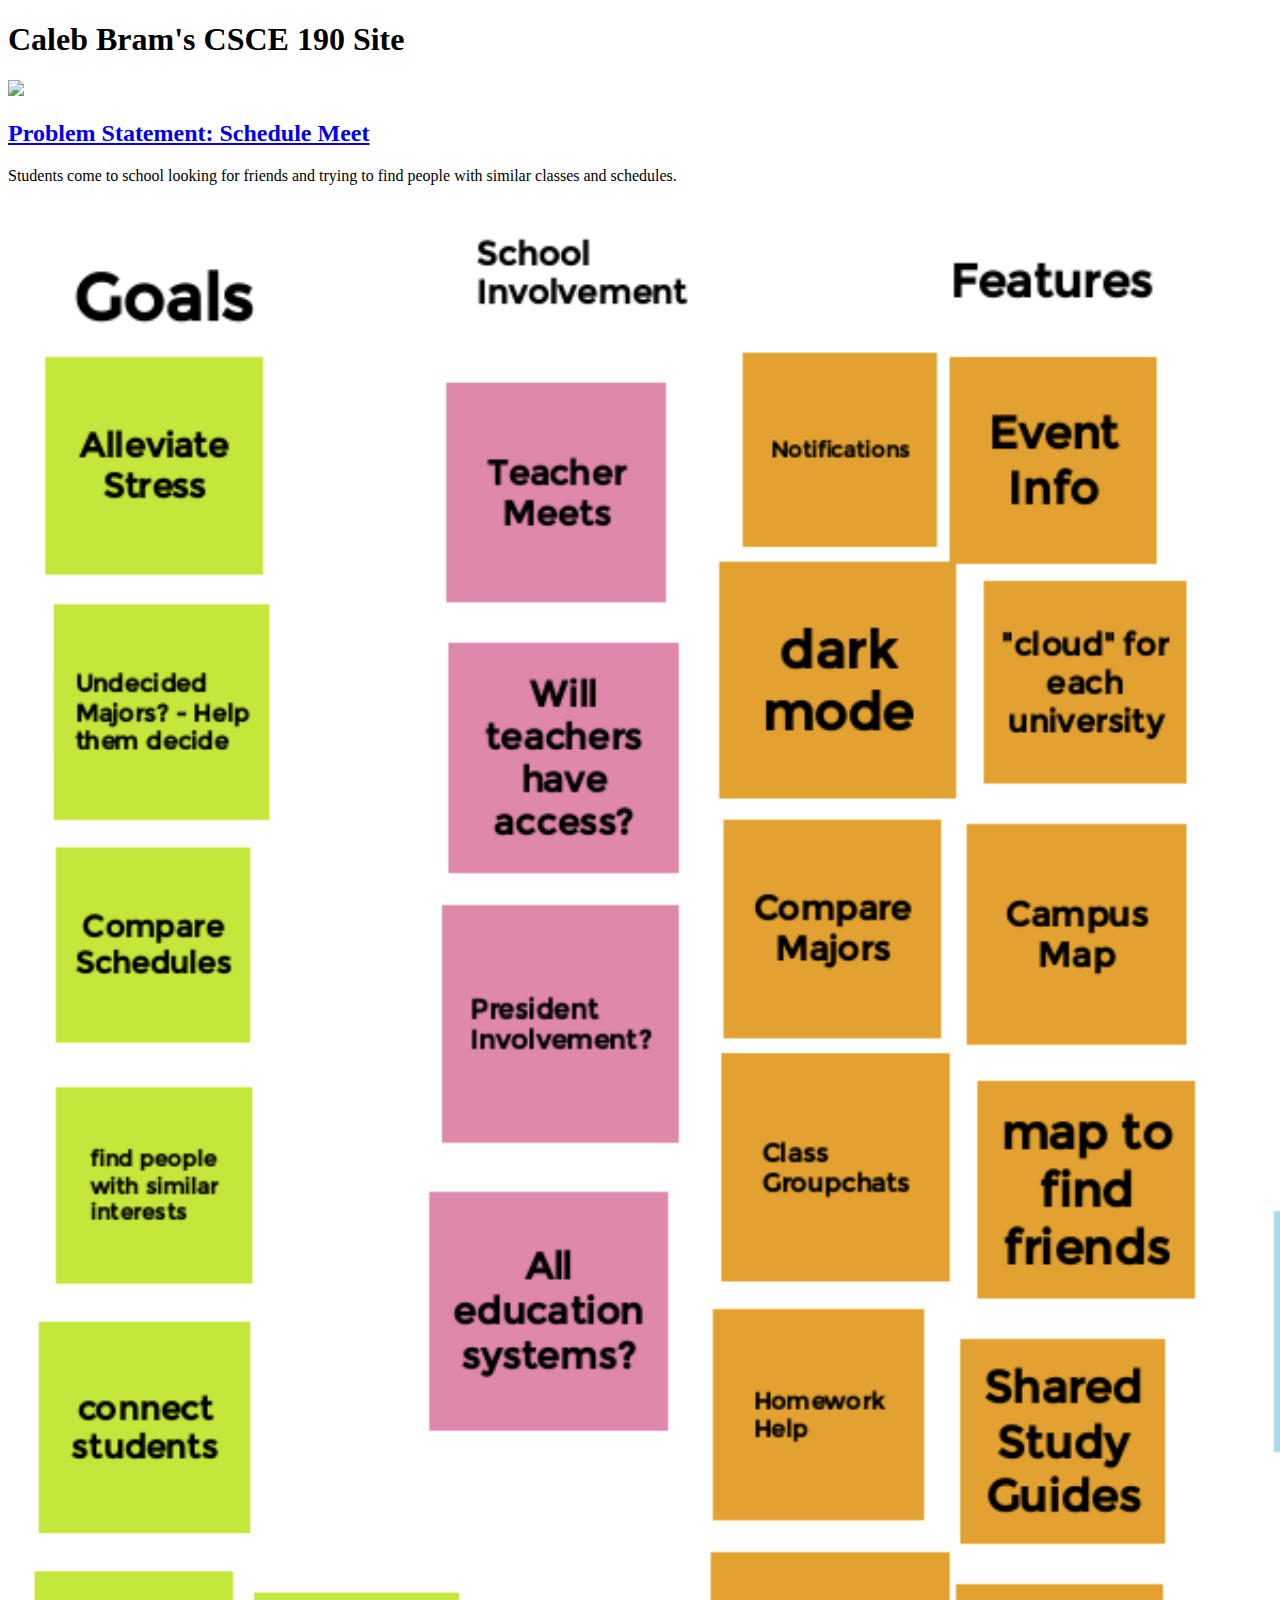
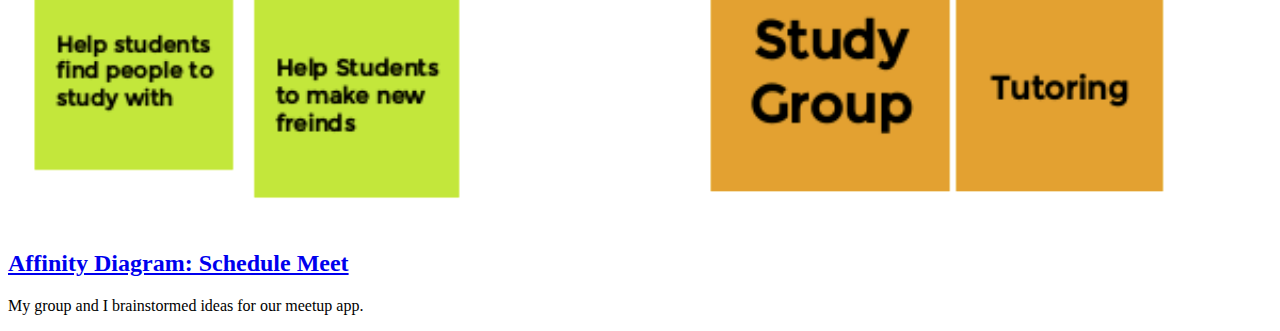
==== index.html @ af90099d "Add files via upload" ====
<!DOCTYPE html>
<html>
    <head>
        <title>CSCE 190: Caleb Bram</title>
    </head>
    <body>
        <h1>Caleb Bram's CSCE 190 Site</h1>

        <!-- Problem Statement Assignment-->
        <section class="assignment">
            <a href="files/problem-statement.pdf"><img src="images/Problem Statement Picture.png"></a>
            </section class="ass-details">
            <a href="files/problem-statement.pdf"><h2>Problem Statement: Schedule Meet</h2></a>
                <p>
                    Students come to school looking for friends and trying to find people with similar classes and schedules.
                 </p>
             </section>
        </section>

        <!-- Affinity Diagram Assignment-->
        <section class="assignment">
            <a href="files/affinity-diagram.pdf"><img src="Images/Runtime Terrorizers Affinity Diagram.png"></a>
            </section class="ass-details">
            <a href="files/affinity-diagram.pdf"><h2>Affinity Diagram: Schedule Meet</h2></a>
                <p>
                    My group and I brainstormed ideas for our  meetup app.
                 </p>
             </section>
        </section>
    </body>
</html>
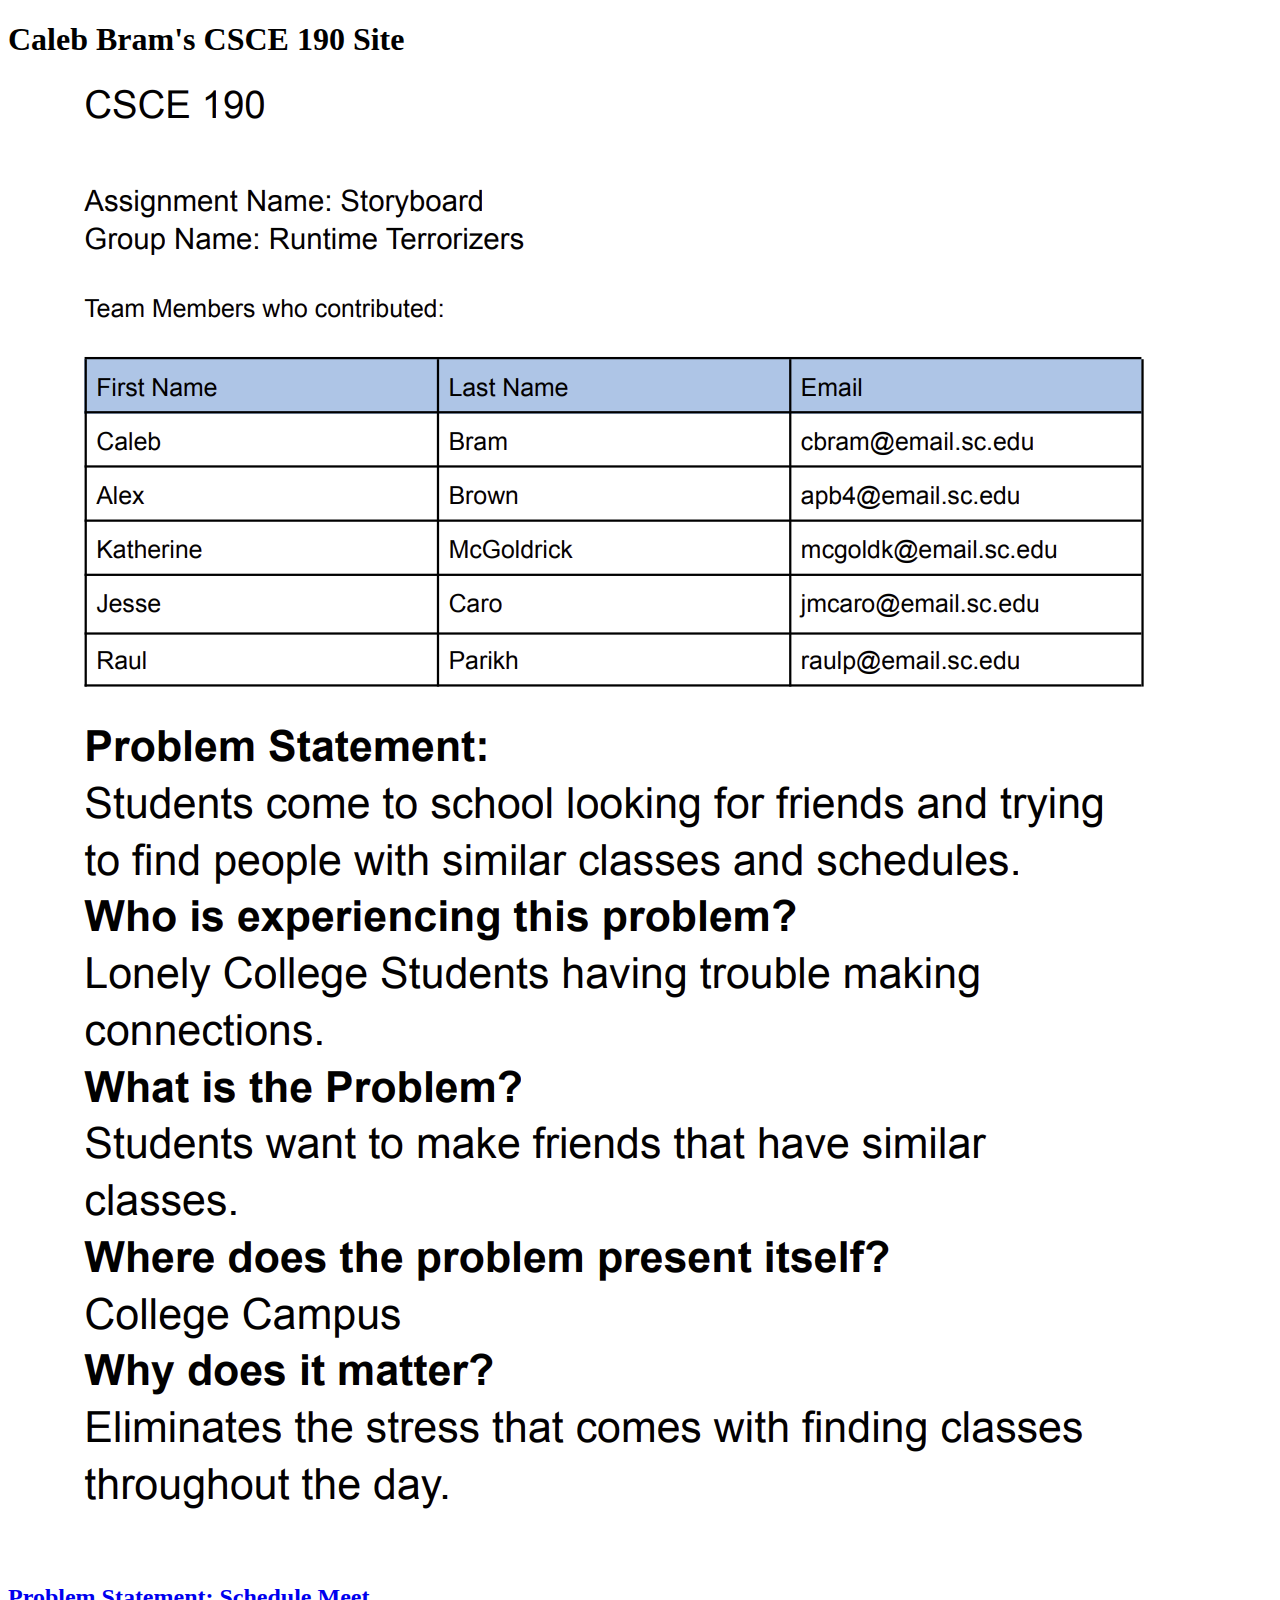
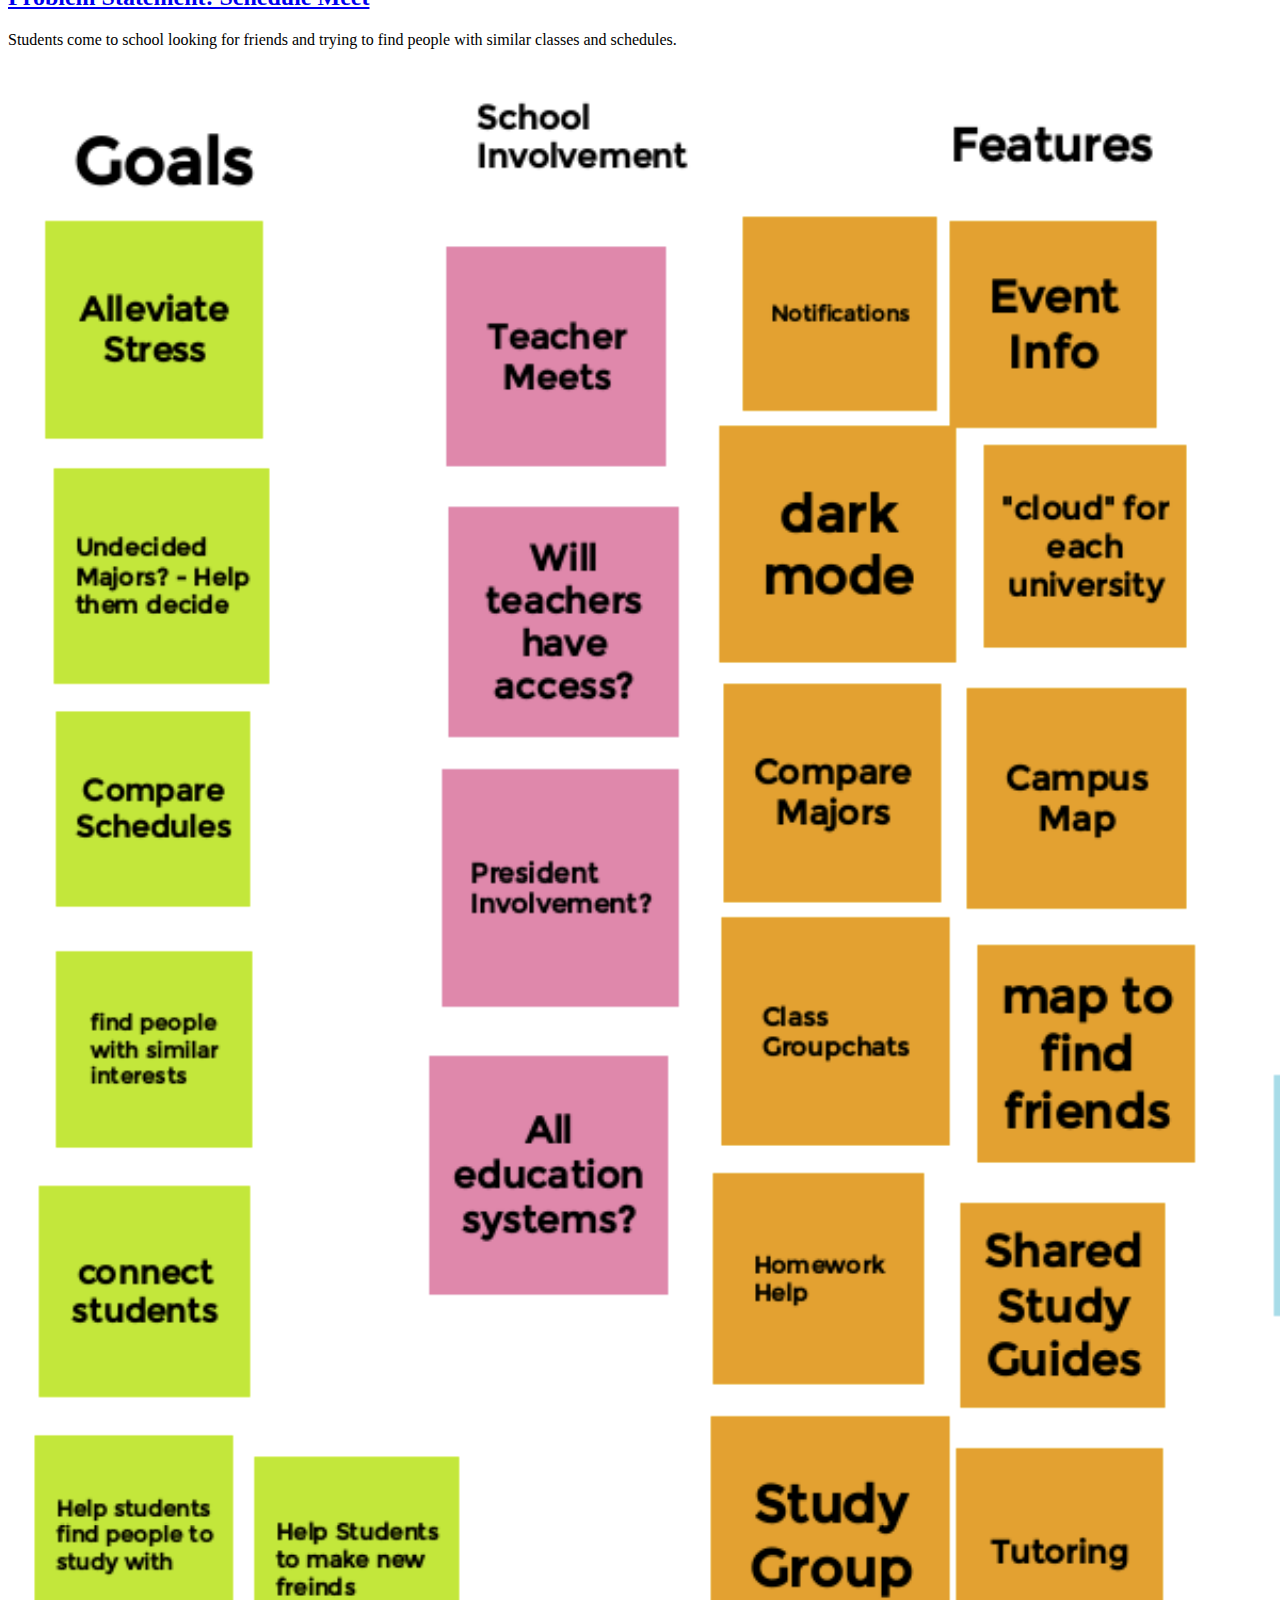
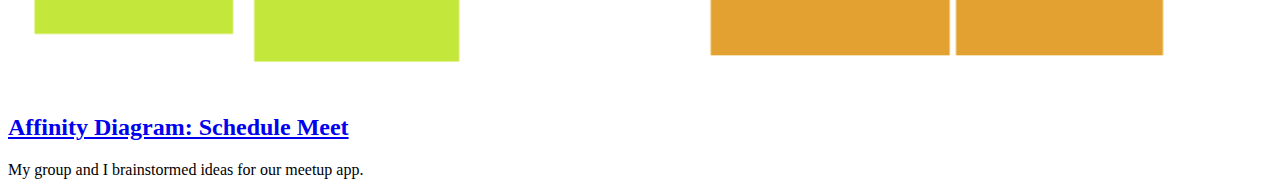
==== commit 911ac980: "Add files via upload" ====
--- a/index.html
+++ b/index.html
@@ -8,7 +8,7 @@
 
         <!-- Problem Statement Assignment-->
         <section class="assignment">
-            <a href="files/problem-statement.pdf"><img src="images/Problem Statement Picture.png"></a>
+            <a href="files/problem-statement.pdf"><img src="Images/Problem Statement Picture.png"></a>
             </section class="ass-details">
             <a href="files/problem-statement.pdf"><h2>Problem Statement: Schedule Meet</h2></a>
                 <p>
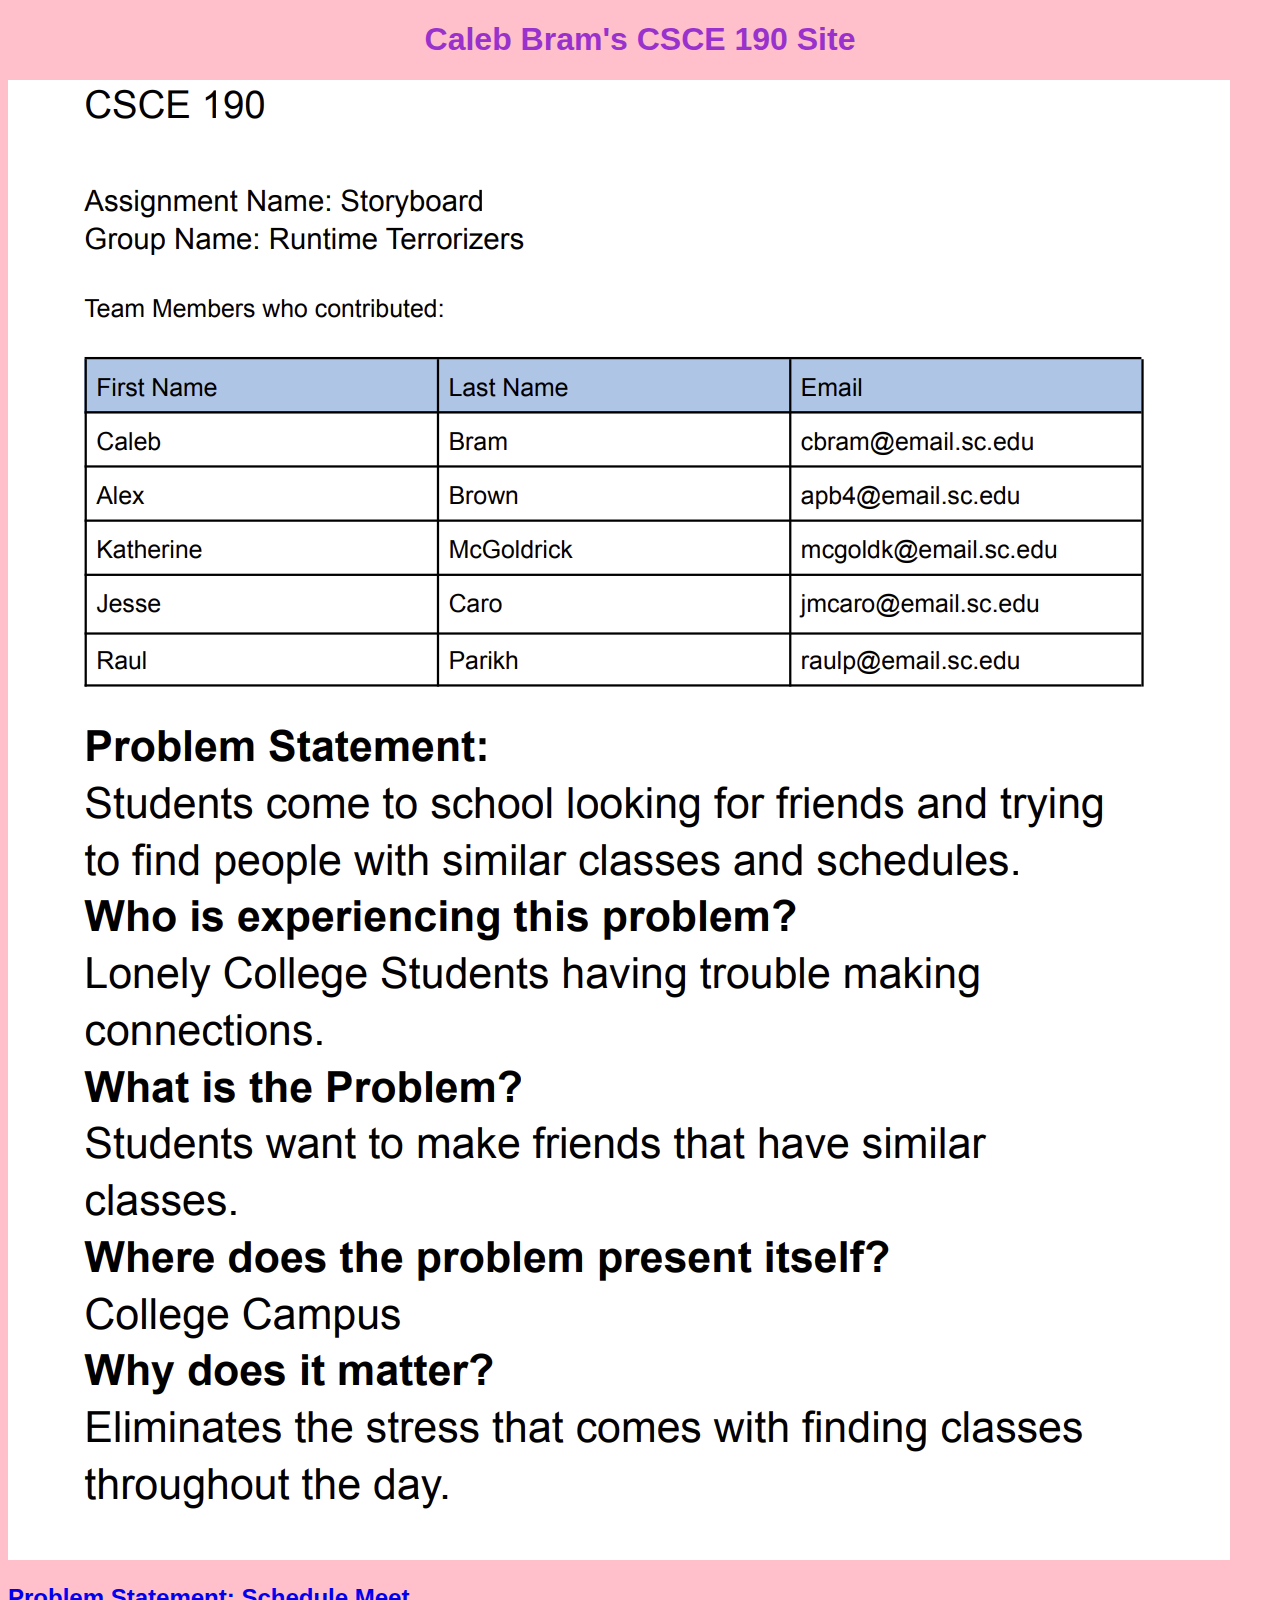
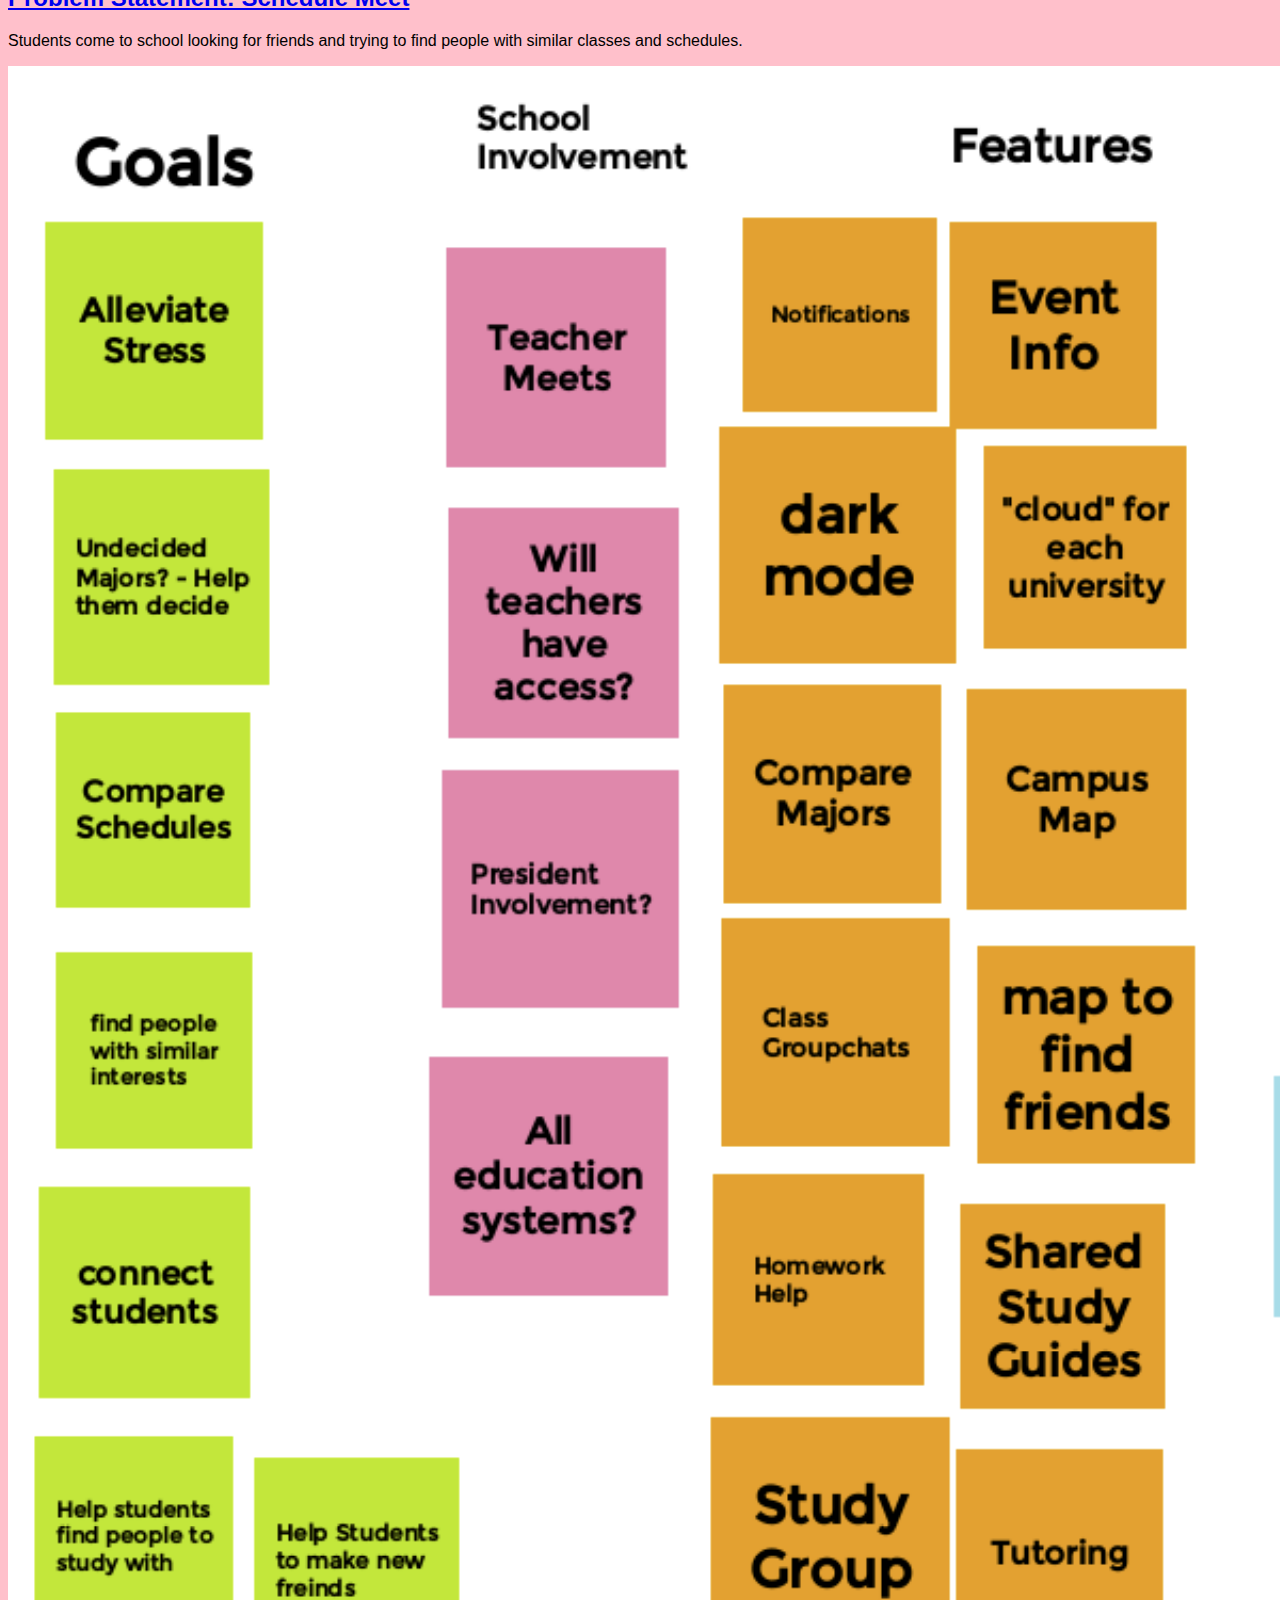
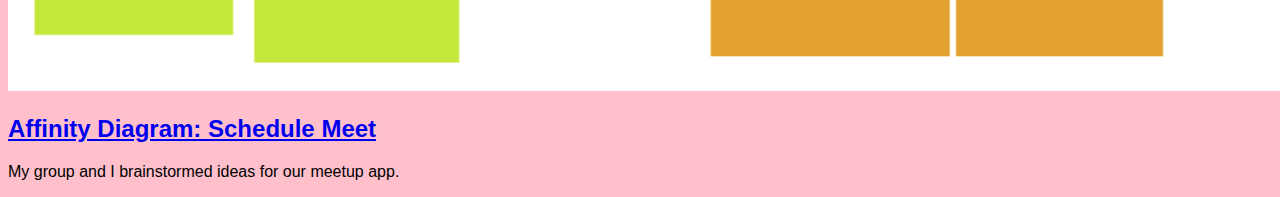
==== commit 1daa1f48: "Add files via upload" ====
--- a/index.html
+++ b/index.html
@@ -2,6 +2,7 @@
 <html>
     <head>
         <title>CSCE 190: Caleb Bram</title>
+        <link rel="stylesheet" href="styles.css">
     </head>
     <body>
         <h1>Caleb Bram's CSCE 190 Site</h1>
--- a/styles.css
+++ b/styles.css
@@ -0,0 +1,9 @@
+body {
+    background:pink;
+    font-family:Arial, Helvetica, sans-serif;
+}
+
+h1 {
+    color:darkorchid;
+    text-align:center;
+}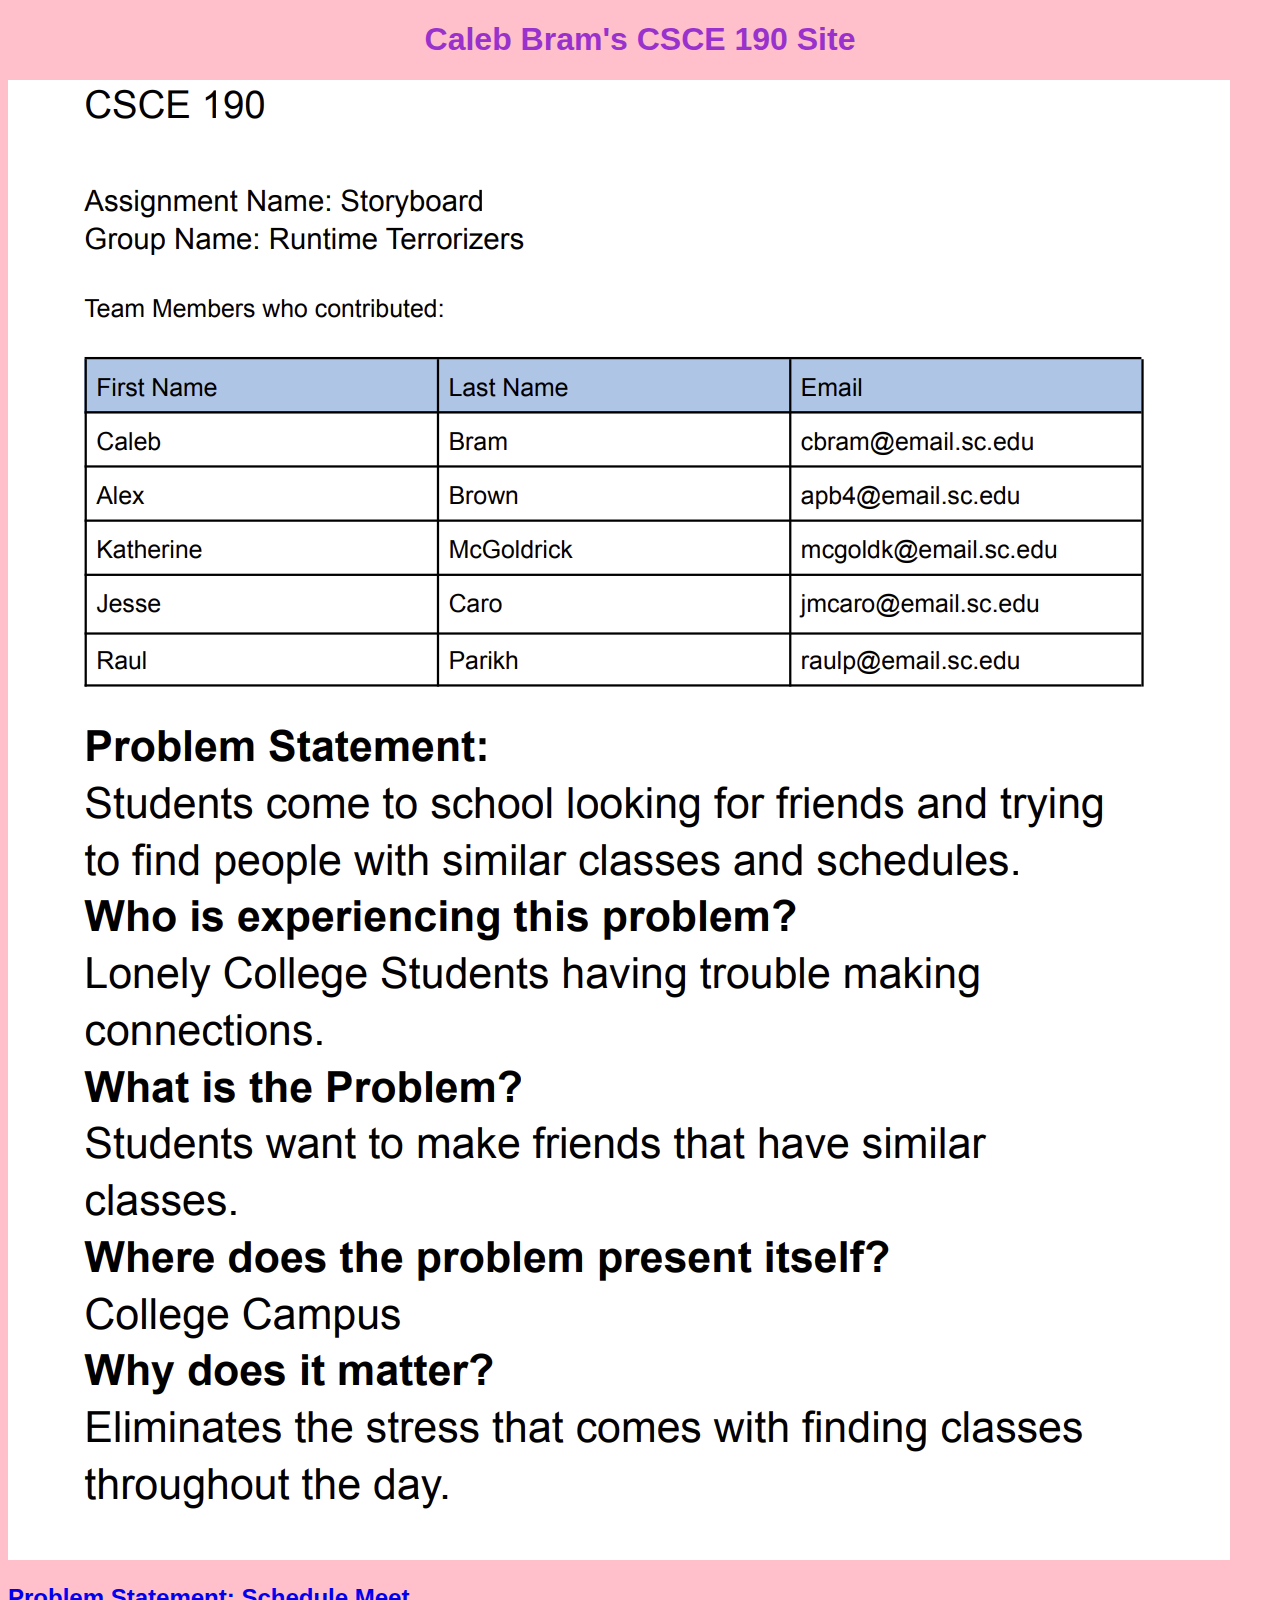
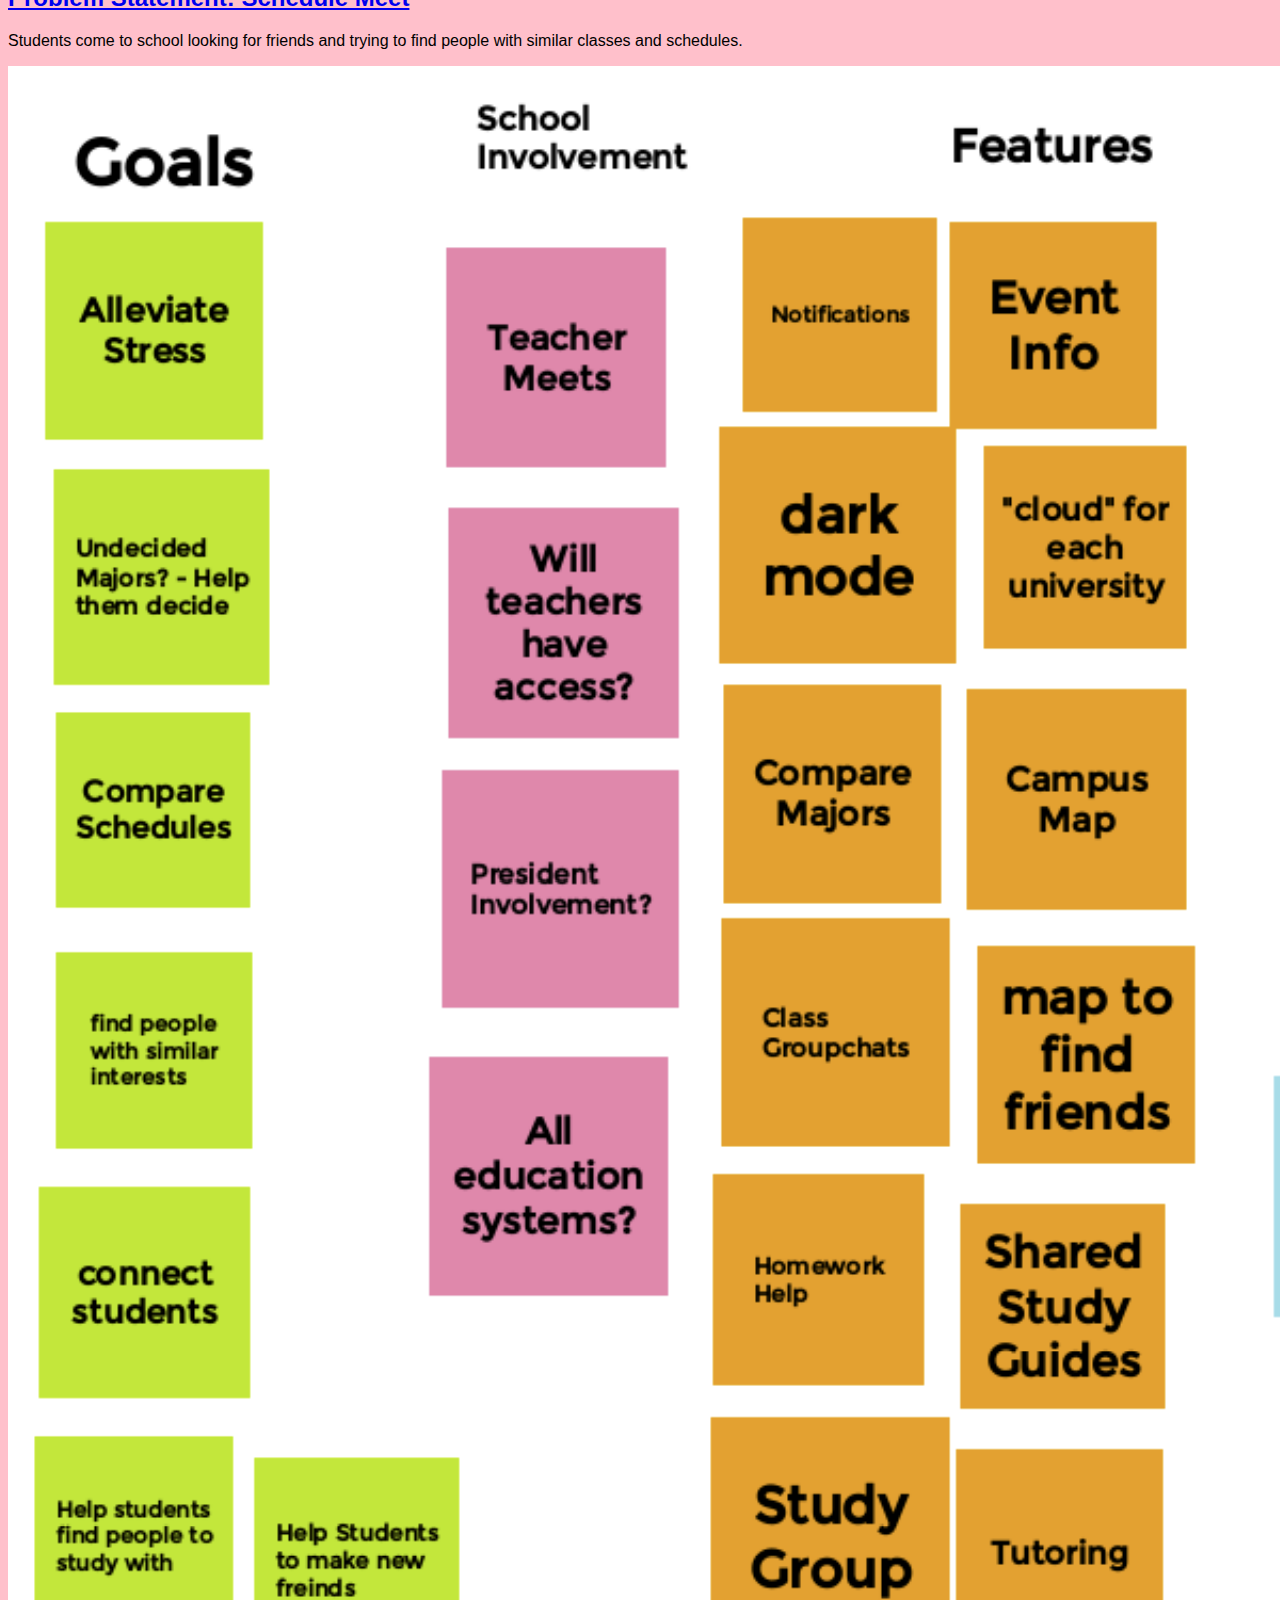
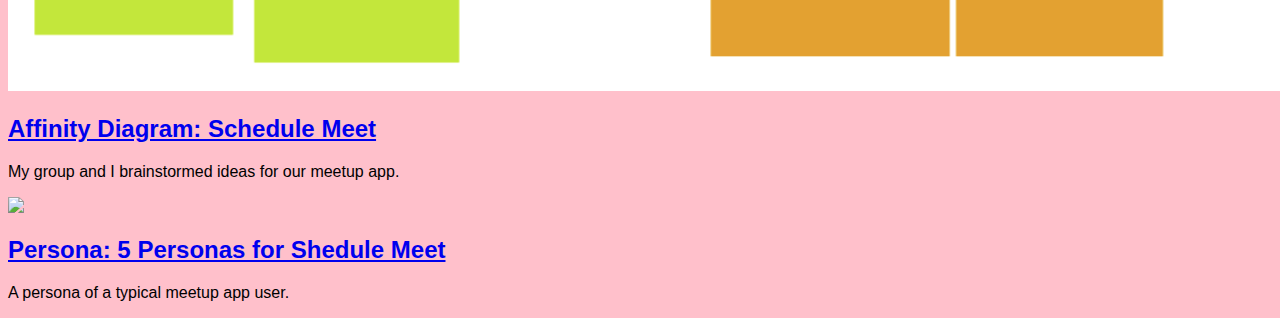
==== commit c7315252: "Add files via upload" ====
--- a/index.html
+++ b/index.html
@@ -10,7 +10,7 @@
         <!-- Problem Statement Assignment-->
         <section class="assignment">
             <a href="files/problem-statement.pdf"><img src="Images/Problem Statement Picture.png"></a>
-            </section class="ass-details">
+            <section class="ass-details">
             <a href="files/problem-statement.pdf"><h2>Problem Statement: Schedule Meet</h2></a>
                 <p>
                     Students come to school looking for friends and trying to find people with similar classes and schedules.
@@ -21,12 +21,23 @@
         <!-- Affinity Diagram Assignment-->
         <section class="assignment">
             <a href="files/affinity-diagram.pdf"><img src="Images/Runtime Terrorizers Affinity Diagram.png"></a>
-            </section class="ass-details">
+            <section class="ass-details">
             <a href="files/affinity-diagram.pdf"><h2>Affinity Diagram: Schedule Meet</h2></a>
                 <p>
                     My group and I brainstormed ideas for our  meetup app.
                  </p>
              </section>
         </section>
+
+        <!-- Persona Assignment-->
+        <section class="assignment">
+            <a href="files/Runtime Terrorizers Personas.pdf"><img src="Images/Personas.png"></a>
+            <section class="ass-details">
+            <a href="files/Runtime Terrorizers Personas.pdf"><h2>Persona: 5 Personas for Shedule Meet</h2></a>
+                <p>
+                    A persona of a typical meetup app user.
+                 </p>
+             </section>
+        </section>
     </body>
 </html>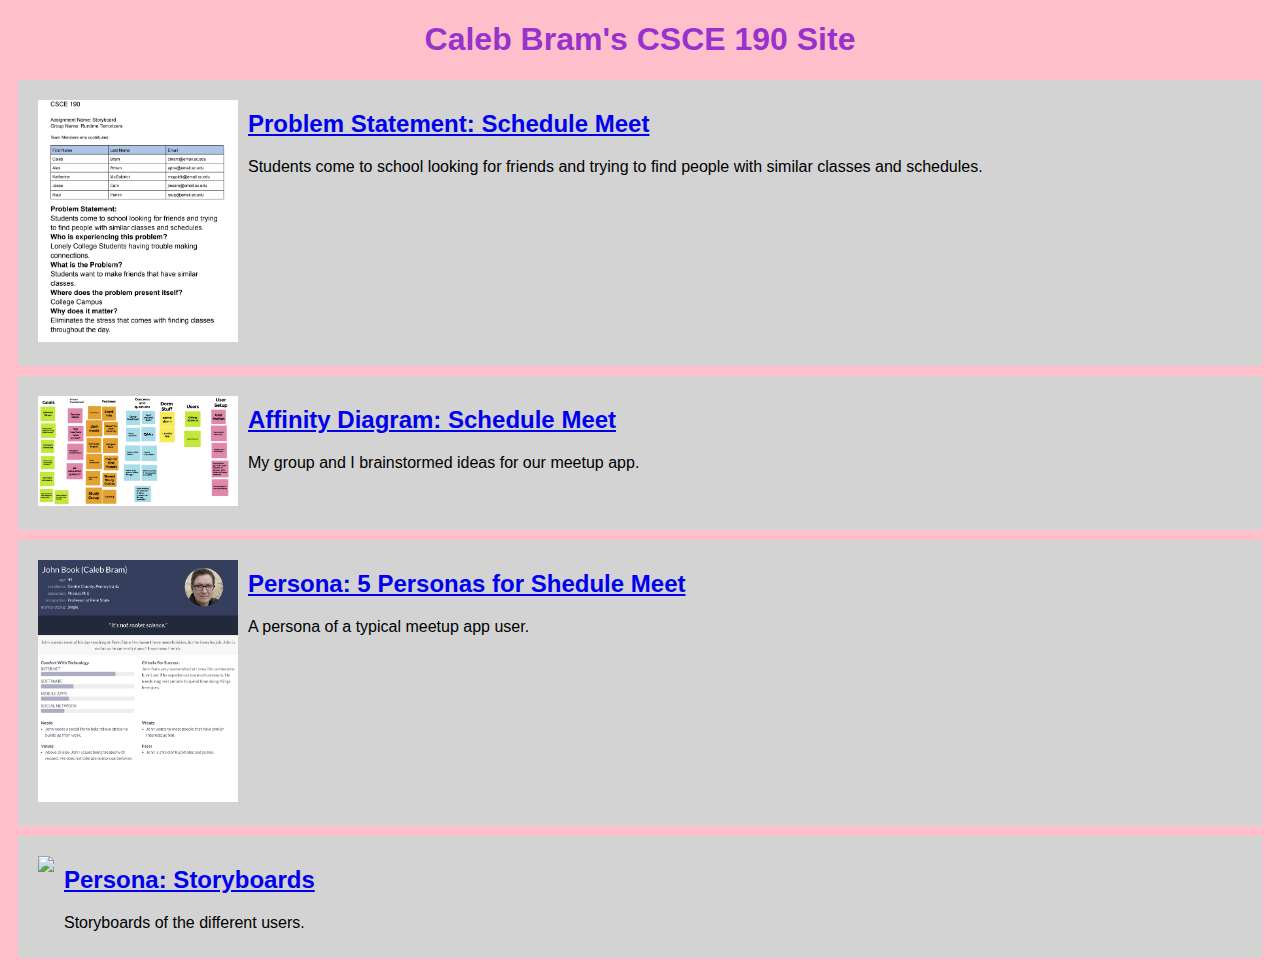
==== commit a2372510: "Add files via upload" ====
--- a/index.html
+++ b/index.html
@@ -39,5 +39,16 @@
                  </p>
              </section>
         </section>
+
+        <!-- Story Board Assignment-->
+        <section class="assignment">
+            <a href="files/Runtime Terrorizers Storyboard Combined.pdf"><img src="Images/Runtime Terrorizers Storyboard Picture.png"></a>
+            <section class="ass-details">
+            <a href="files/Runtime Terrorizers Storyboard Combined.pdf"><h2>Persona: Storyboards</h2></a>
+                <p>
+                    Storyboards of the different users.
+                 </p>
+             </section>
+        </section>
     </body>
 </html>--- a/styles.css
+++ b/styles.css
@@ -1,6 +1,18 @@
 body {
     background:pink;
     font-family:Arial, Helvetica, sans-serif;
+}
+
+.assignment{
+    display: flex;
+    padding: 10px;
+    margin: 10px;
+    background-color: lightgray;
+}
+
+.assignment img{
+    width: 200px;
+    padding: 10px;
 }
 
 h1 {
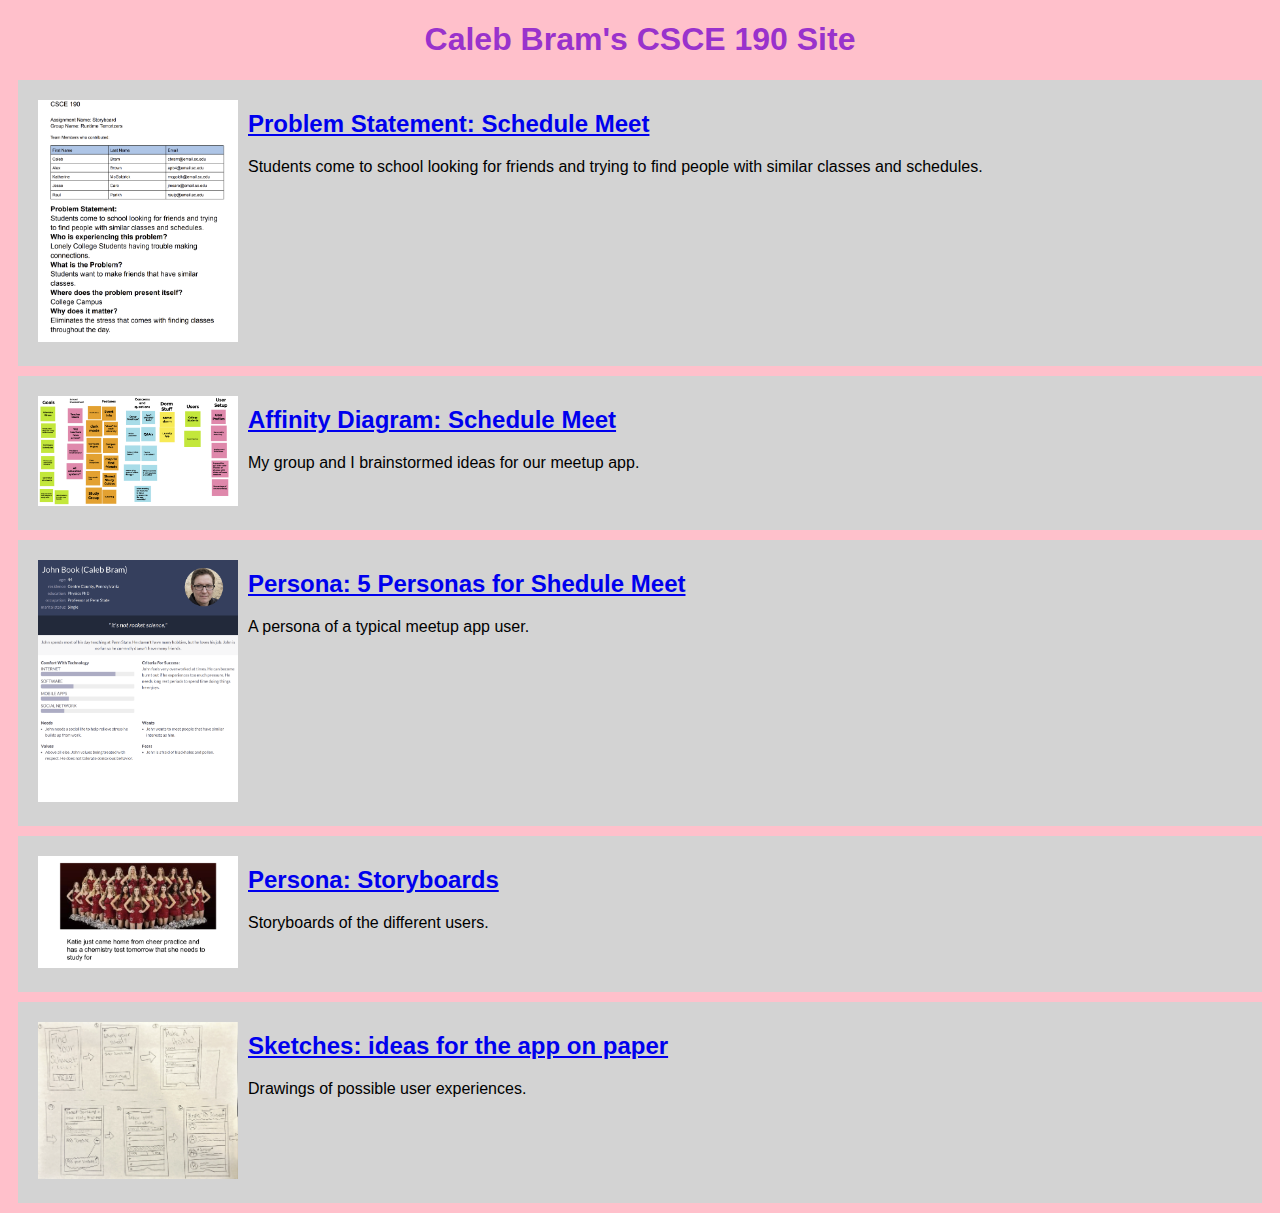
==== commit b514a3f2: "Add files via upload" ====
--- a/index.html
+++ b/index.html
@@ -50,5 +50,16 @@
                  </p>
              </section>
         </section>
+
+        <!-- Persona Assignment-->
+        <section class="assignment">
+            <a href="files/sketch.pdf"><img src="Images/sketch.png"></a>
+            <section class="ass-details">
+            <a href="files/sketch.pdf"><h2>Sketches: ideas for the app on paper</h2></a>
+                <p>
+                    Drawings of possible user experiences.
+                 </p>
+             </section>
+        </section>
     </body>
 </html>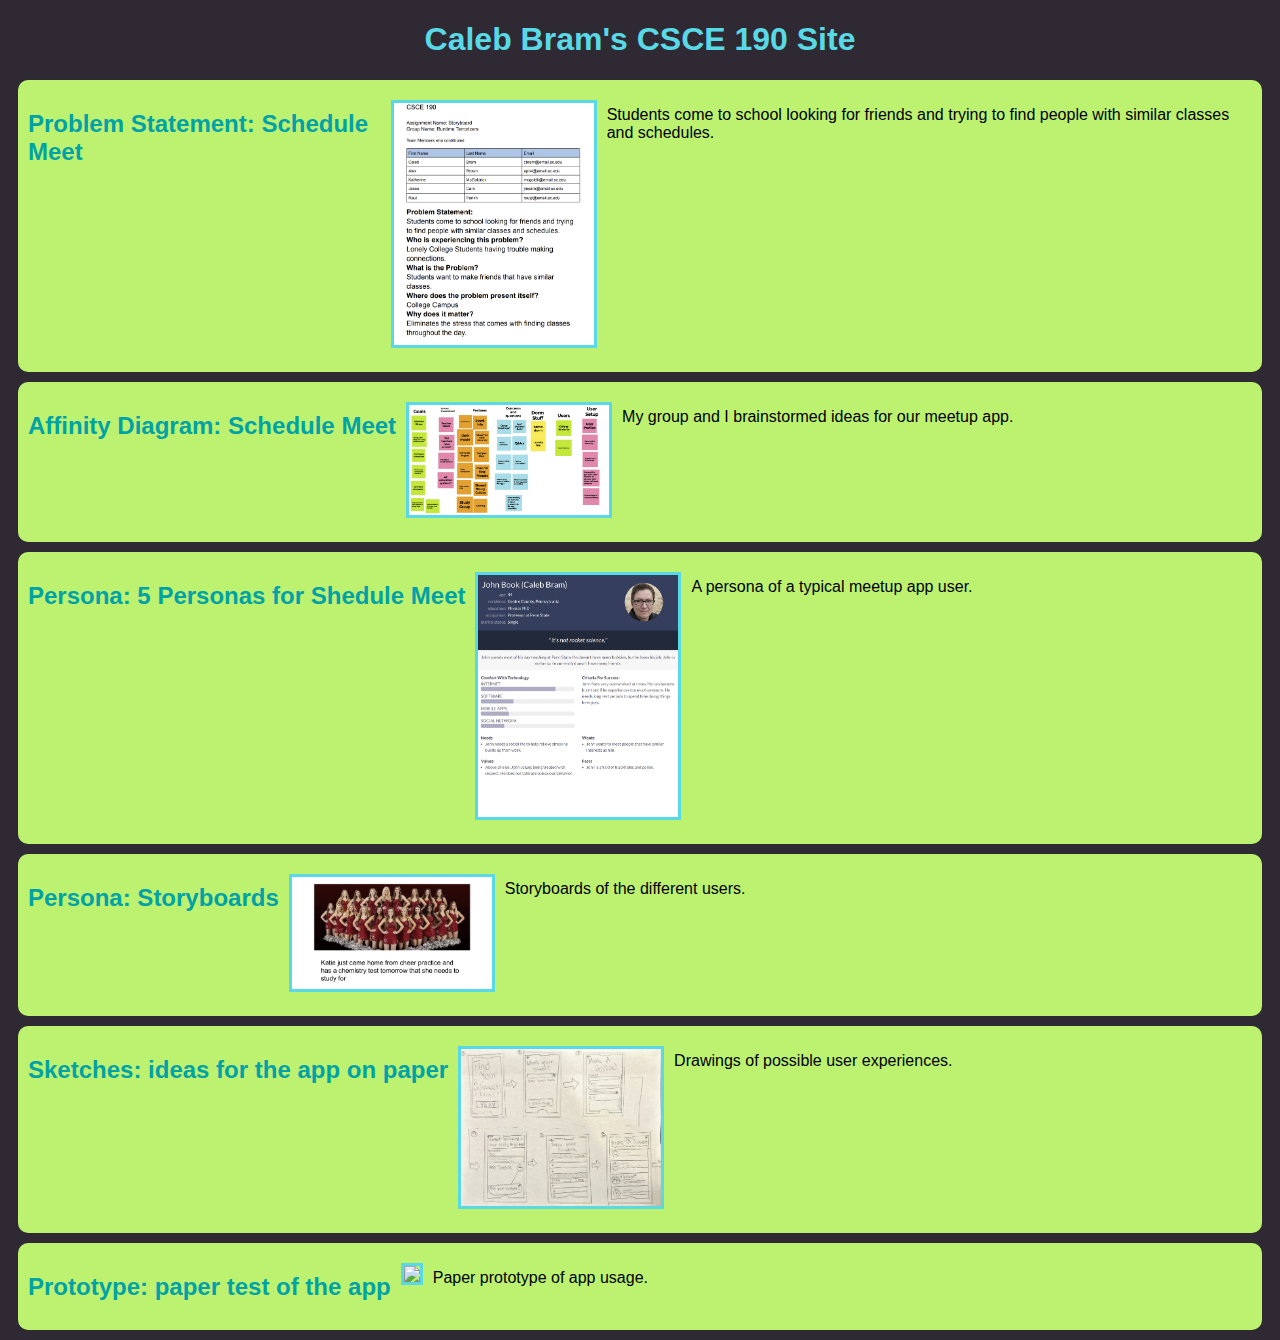
==== commit 7ab9a568: "Add files via upload" ====
--- a/index.html
+++ b/index.html
@@ -7,59 +7,66 @@
     <body>
         <h1>Caleb Bram's CSCE 190 Site</h1>
 
-        <!-- Problem Statement Assignment-->
-        <section class="assignment">
-            <a href="files/problem-statement.pdf"><img src="Images/Problem Statement Picture.png"></a>
-            <section class="ass-details">
-            <a href="files/problem-statement.pdf"><h2>Problem Statement: Schedule Meet</h2></a>
-                <p>
-                    Students come to school looking for friends and trying to find people with similar classes and schedules.
-                 </p>
-             </section>
-        </section>
+        <div class="assignments">
+            <!-- Problem Statement Assignment-->
+            <section class="assignment">
+                <a href="files/problem-statement.pdf"><h2>Problem Statement: Schedule Meet</h2></a>
+                <a href="files/problem-statement.pdf"><img src="Images/Problem Statement Picture.png"></a>
+                    <p>
+                        Students come to school looking for friends and trying to find people with similar classes and schedules.
+                    </p>
+                </section>
+            </section>
 
-        <!-- Affinity Diagram Assignment-->
-        <section class="assignment">
-            <a href="files/affinity-diagram.pdf"><img src="Images/Runtime Terrorizers Affinity Diagram.png"></a>
-            <section class="ass-details">
-            <a href="files/affinity-diagram.pdf"><h2>Affinity Diagram: Schedule Meet</h2></a>
-                <p>
-                    My group and I brainstormed ideas for our  meetup app.
-                 </p>
-             </section>
-        </section>
+            <!-- Affinity Diagram Assignment-->
+            <section class="assignment">
+                 <a href="files/affinity-diagram.pdf"><h2>Affinity Diagram: Schedule Meet</h2></a>
+                <a href="files/affinity-diagram.pdf"><img src="Images/Runtime Terrorizers Affinity Diagram.png"></a>
+                    <p>
+                        My group and I brainstormed ideas for our  meetup app.
+                    </p>
+                </section>
+            </section>
 
-        <!-- Persona Assignment-->
-        <section class="assignment">
-            <a href="files/Runtime Terrorizers Personas.pdf"><img src="Images/Personas.png"></a>
-            <section class="ass-details">
-            <a href="files/Runtime Terrorizers Personas.pdf"><h2>Persona: 5 Personas for Shedule Meet</h2></a>
-                <p>
-                    A persona of a typical meetup app user.
-                 </p>
-             </section>
-        </section>
+            <!-- Persona Assignment-->
+            <section class="assignment">
+                <a href="files/Runtime Terrorizers Personas.pdf"><h2>Persona: 5 Personas for Shedule Meet</h2></a>
+                <a href="files/Runtime Terrorizers Personas.pdf"><img src="Images/Personas.png"></a>
+                    <p>
+                        A persona of a typical meetup app user.
+                    </p>
+                </section>
+            </section>
 
-        <!-- Story Board Assignment-->
-        <section class="assignment">
-            <a href="files/Runtime Terrorizers Storyboard Combined.pdf"><img src="Images/Runtime Terrorizers Storyboard Picture.png"></a>
-            <section class="ass-details">
-            <a href="files/Runtime Terrorizers Storyboard Combined.pdf"><h2>Persona: Storyboards</h2></a>
-                <p>
-                    Storyboards of the different users.
-                 </p>
-             </section>
-        </section>
+            <!-- Story Board Assignment-->
+            <section class="assignment">
+                <a href="files/Runtime Terrorizers Storyboard Combined.pdf"><h2>Persona: Storyboards</h2></a>
+                <a href="files/Runtime Terrorizers Storyboard Combined.pdf"><img src="Images/Runtime Terrorizers Storyboard Picture.png"></a>
+                    <p>
+                        Storyboards of the different users.
+                    </p>
+                </section>
+            </section>
 
-        <!-- Persona Assignment-->
-        <section class="assignment">
-            <a href="files/sketch.pdf"><img src="Images/sketch.png"></a>
-            <section class="ass-details">
-            <a href="files/sketch.pdf"><h2>Sketches: ideas for the app on paper</h2></a>
-                <p>
-                    Drawings of possible user experiences.
-                 </p>
-             </section>
-        </section>
+            <!-- Persona Assignment-->
+            <section class="assignment">
+                <a href="files/sketch.pdf"><h2>Sketches: ideas for the app on paper</h2></a>
+                <a href="files/sketch.pdf"><img src="Images/sketch.png"></a>
+                    <p>
+                        Drawings of possible user experiences.
+                    </p>
+                </section>
+            </section>
+
+                <!-- Prototype Assignment-->
+            <section class="assignment">
+                <a href="https://www.youtube.com/watch?v=sHh3nb0GKdA&t=57s"><h2>Prototype: paper test of the app</h2></a>  
+                <a href="https://www.youtube.com/watch?v=sHh3nb0GKdA&t=57s"><img src="Images/paper-prototype.png"></a>
+                    <p>
+                        Paper prototype of app usage.
+                    </p>
+                </section>
+            </section>
+        </div>
     </body>
 </html>--- a/styles.css
+++ b/styles.css
@@ -1,5 +1,5 @@
 body {
-    background:pink;
+    background: #2F2933;
     font-family:Arial, Helvetica, sans-serif;
 }
 
@@ -7,15 +7,34 @@
     display: flex;
     padding: 10px;
     margin: 10px;
-    background-color: lightgray;
+    background-color: #BDF271;
+    border-radius: 10px;
 }
 
-.assignment img{
+.assignment img {
     width: 200px;
-    padding: 10px;
+    margin: 10px;
+    border: 3px solid #59D8E5;
+}
+
+.assignment img:hover {
+    border: 3px dashed #2F2933;
 }
 
 h1 {
-    color:darkorchid;
+    color: #59D8E5;
     text-align:center;
+}
+
+h1:hover {
+    color: #BDF271;
+}
+
+a {
+    text-decoration: none;
+    color: #01A2A6;
+}
+
+a:hover {
+    color: #590232;
 }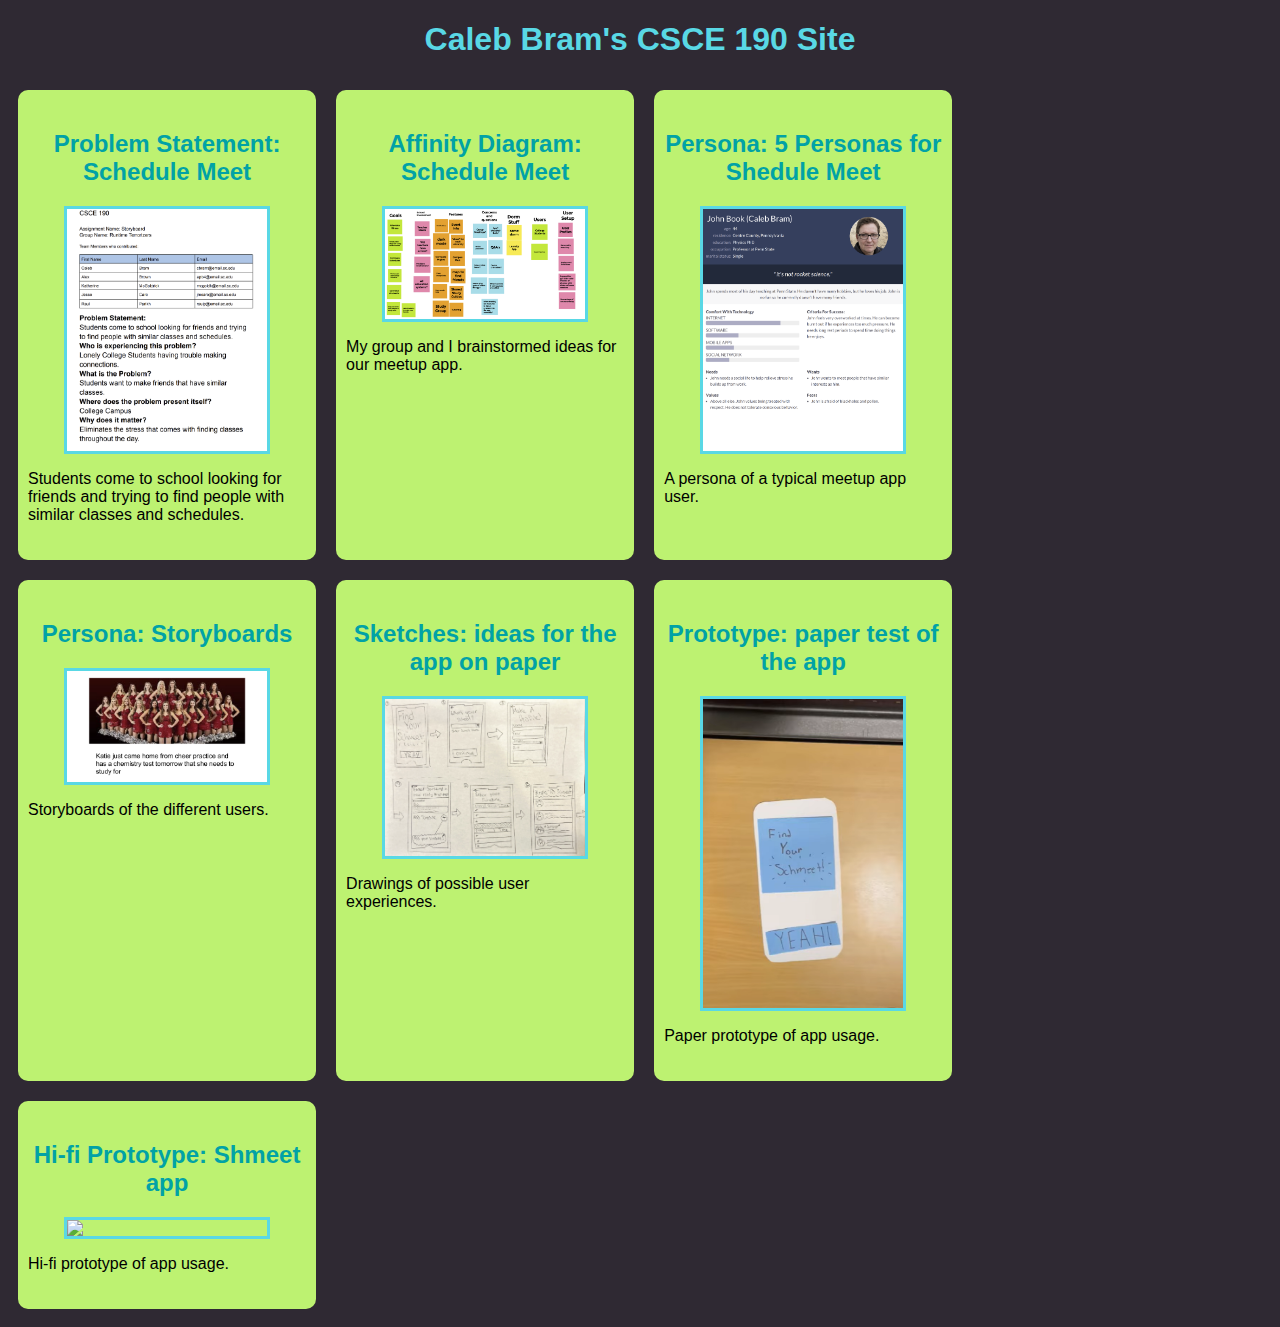
==== commit ac8cceea: "Add files via upload" ====
--- a/index.html
+++ b/index.html
@@ -12,60 +12,63 @@
             <section class="assignment">
                 <a href="files/problem-statement.pdf"><h2>Problem Statement: Schedule Meet</h2></a>
                 <a href="files/problem-statement.pdf"><img src="Images/Problem Statement Picture.png"></a>
-                    <p>
-                        Students come to school looking for friends and trying to find people with similar classes and schedules.
-                    </p>
-                </section>
+                <p>
+                    Students come to school looking for friends and trying to find people with similar classes and schedules.
+                </p>
             </section>
 
             <!-- Affinity Diagram Assignment-->
             <section class="assignment">
                  <a href="files/affinity-diagram.pdf"><h2>Affinity Diagram: Schedule Meet</h2></a>
                 <a href="files/affinity-diagram.pdf"><img src="Images/Runtime Terrorizers Affinity Diagram.png"></a>
-                    <p>
-                        My group and I brainstormed ideas for our  meetup app.
-                    </p>
-                </section>
+                <p>
+                    My group and I brainstormed ideas for our  meetup app.
+                </p>
             </section>
 
             <!-- Persona Assignment-->
             <section class="assignment">
                 <a href="files/Runtime Terrorizers Personas.pdf"><h2>Persona: 5 Personas for Shedule Meet</h2></a>
                 <a href="files/Runtime Terrorizers Personas.pdf"><img src="Images/Personas.png"></a>
-                    <p>
-                        A persona of a typical meetup app user.
-                    </p>
-                </section>
+                <p>
+                    A persona of a typical meetup app user.
+                </p>
             </section>
 
             <!-- Story Board Assignment-->
             <section class="assignment">
                 <a href="files/Runtime Terrorizers Storyboard Combined.pdf"><h2>Persona: Storyboards</h2></a>
                 <a href="files/Runtime Terrorizers Storyboard Combined.pdf"><img src="Images/Runtime Terrorizers Storyboard Picture.png"></a>
-                    <p>
-                        Storyboards of the different users.
-                    </p>
-                </section>
+                <p>
+                    Storyboards of the different users.
+                </p>
             </section>
 
             <!-- Persona Assignment-->
             <section class="assignment">
                 <a href="files/sketch.pdf"><h2>Sketches: ideas for the app on paper</h2></a>
                 <a href="files/sketch.pdf"><img src="Images/sketch.png"></a>
-                    <p>
-                        Drawings of possible user experiences.
-                    </p>
-                </section>
+                <p>
+                    Drawings of possible user experiences.
+                </p>
             </section>
 
                 <!-- Prototype Assignment-->
             <section class="assignment">
                 <a href="https://www.youtube.com/watch?v=sHh3nb0GKdA&t=57s"><h2>Prototype: paper test of the app</h2></a>  
                 <a href="https://www.youtube.com/watch?v=sHh3nb0GKdA&t=57s"><img src="Images/paper-prototype.png"></a>
-                    <p>
-                        Paper prototype of app usage.
-                    </p>
-                </section>
+                <p>
+                    Paper prototype of app usage.
+                </p>
+            </section>
+
+            <!-- Low-fi Assignment-->
+            <section class="assignment">
+                <a href="files/hi-fi Shmeet/preview.html"><h2>Hi-fi Prototype: Shmeet app</h2></a>  
+                <a href="files/hi-fi Shmeet/preview.html"><img src="Images/hi-fi.png"></a>
+                <p>
+                    Hi-fi prototype of app usage.
+                </p>
             </section>
         </div>
     </body>
--- a/styles.css
+++ b/styles.css
@@ -3,18 +3,26 @@
     font-family:Arial, Helvetica, sans-serif;
 }
 
-.assignment{
+.assignments {
     display: flex;
-    padding: 10px;
+    flex-wrap: wrap;
+}
+
+.assignment {
+    width: 22%;
+    padding: 20px 10px;
     margin: 10px;
     background-color: #BDF271;
     border-radius: 10px;
+
 }
 
 .assignment img {
     width: 200px;
     margin: 10px;
     border: 3px solid #59D8E5;
+    display: block;
+    margin: auto;
 }
 
 .assignment img:hover {
@@ -24,6 +32,10 @@
 h1 {
     color: #59D8E5;
     text-align:center;
+}
+
+h2 {
+    text-align: center;
 }
 
 h1:hover {
